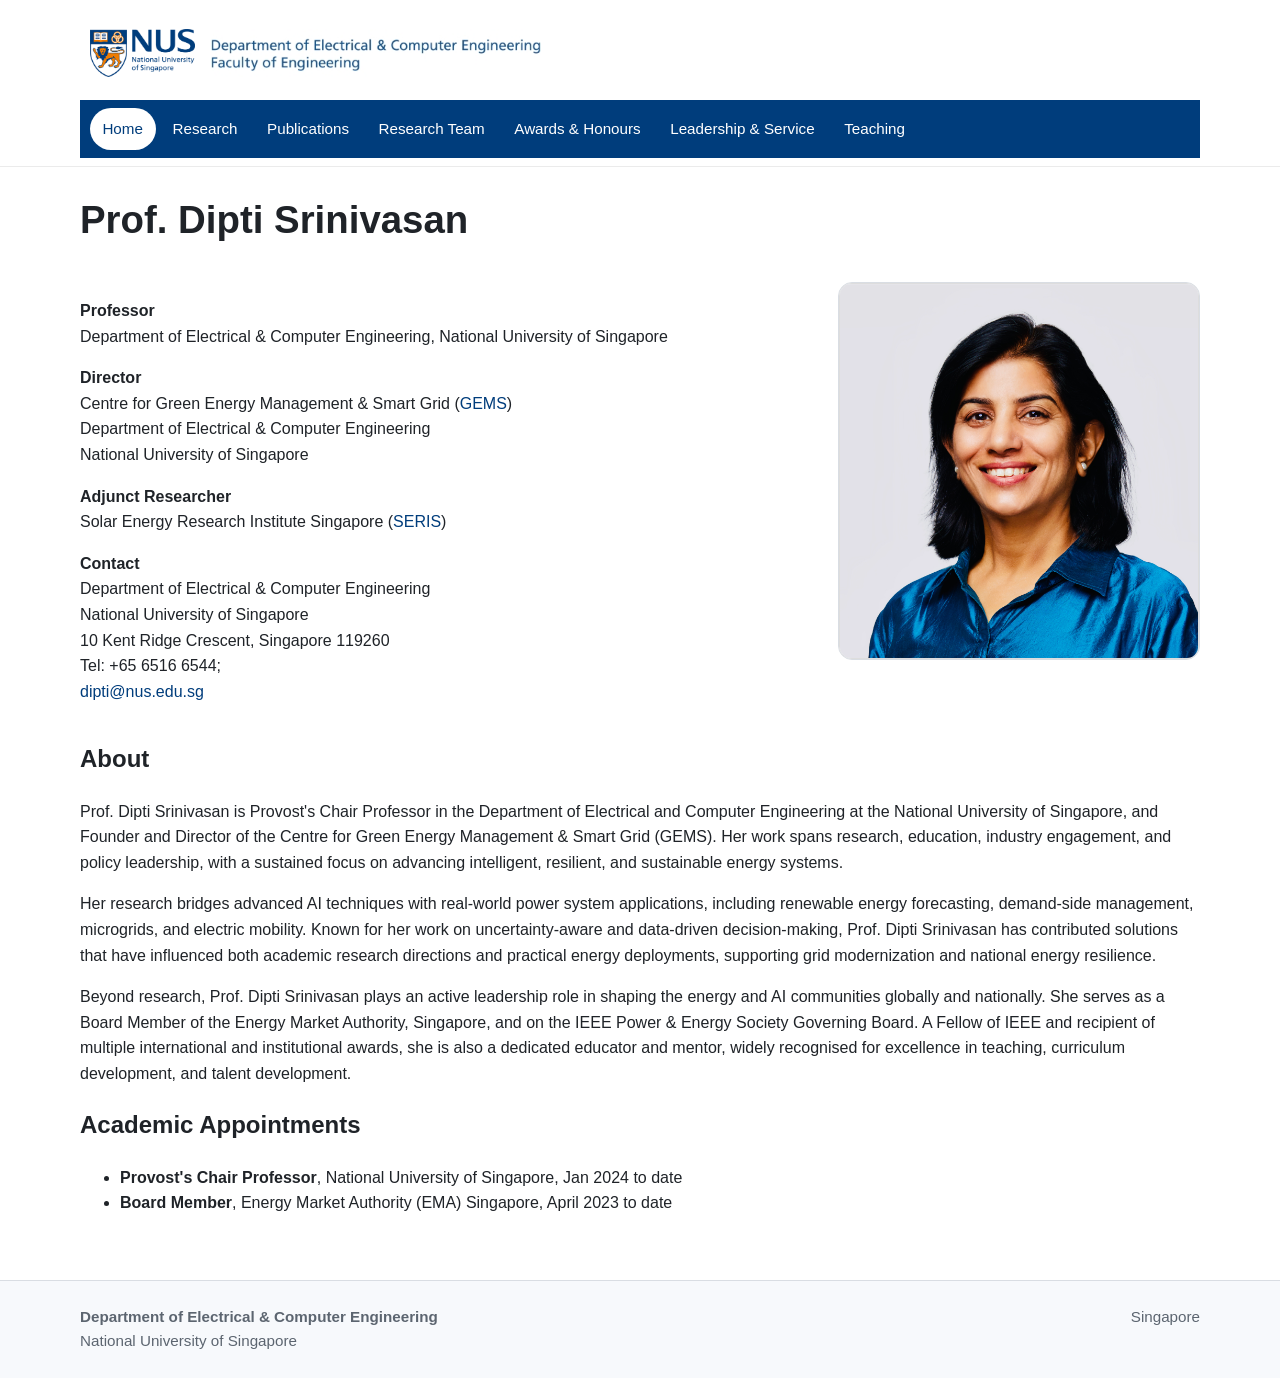
==== index.html @ 3092350e "Add files via upload" ====
<!doctype html>
<html lang="en">
<head>
  <meta charset="utf-8" />
  <meta name="viewport" content="width=device-width, initial-scale=1" />
  <title>Prof. Dipti Srinivasan | Home</title>
  <meta name="description" content="Home page for Prof. Dipti Srinivasan." />
  <link rel="stylesheet" href="css/styles.css" />
  <script defer src="js/main.js"></script>
</head>
<body>
  <header class="site-header">
    <div class="container header-inner">

      <div class="logo-row">
        <a class="logo-link" href="index.html" aria-label="NUS home">
          <img src="assets/logo.png" alt="NUS logo" />
        </a>
        <a class="logo-link sublogo" href="index.html" aria-label="Department home">
          <img src="assets/sublogo1.jpg" alt="Department name logo" />
        </a>
      </div>

      <div class="navbar-row">
        <button class="nav-toggle" aria-expanded="false" aria-controls="site-nav">Menu</button>
        <nav class="site-nav" id="site-nav" aria-label="Primary">
          <ul>
            <li><a href="index.html">Home</a></li>
            <li><a href="research.html">Research</a></li>
            <li><a href="publications.html">Publications</a></li>
            <li><a href="team.html">Research Team</a></li>
            <li><a href="awards.html">Awards &amp; Honours</a></li>
            <li><a href="service.html">Leadership &amp; Service</a></li>
            <li><a href="courses.html">Teaching</a></li>
          </ul>
        </nav>
      </div>
    </div>
  </header>
  <main>
    <div class="container">

<!-- 第一部分：信息 + 照片 -->
<section class="hero">
  <h1 class="page-title">Prof. Dipti Srinivasan</h1>
  <!-- 左侧文字 -->
  <div class="info-block">

    <p><strong>Professor</strong><br>
    Department of Electrical &amp; Computer Engineering, National University of Singapore</p>

    <p><strong>Director</strong><br>
    Centre for Green Energy Management &amp; Smart Grid
    (<a href="https://cde.nus.edu.sg/ece/research/research-centers/gems/" target="_blank">GEMS</a>)<br>
    Department of Electrical &amp; Computer Engineering<br>
    National University of Singapore</p>

    <p><strong>Adjunct Researcher</strong><br>
    Solar Energy Research Institute Singapore
    (<a href="http://www.seris.sg/" target="_blank">SERIS</a>)</p>

    <p><strong>Contact</strong><br>
    Department of Electrical &amp; Computer Engineering<br>
    National University of Singapore<br>
    10 Kent Ridge Crescent, Singapore 119260<br>
    Tel: +65 6516 6544;<br>
    <a href="mailto:dipti@nus.edu.sg">dipti@nus.edu.sg</a>
    </p>

  </div>

  <!-- 右侧图片 -->
  <div class="photo-wrap">
    <img src="assets/profile.jpg" alt="Prof. Dipti Srinivasan">
  </div>

</section>


<!-- 🔹 第二部分：About（整行） -->
<section class="about-section">
  <h2>About</h2>
  <p>
    Prof. Dipti Srinivasan is Provost's Chair Professor in the Department of Electrical and Computer Engineering at the National University of Singapore, and Founder and Director of the Centre for Green Energy Management & Smart Grid (GEMS). Her work spans research, education, industry engagement, and policy leadership, with a sustained focus on advancing intelligent, resilient, and sustainable energy systems.
  </p>

  <p>
    Her research bridges advanced AI techniques with real-world power system applications, including renewable energy forecasting, demand-side management, microgrids, and electric mobility. Known for her work on uncertainty-aware and data-driven decision-making, Prof. Dipti Srinivasan has contributed solutions that have influenced both academic research directions and practical energy deployments, supporting grid modernization and national energy resilience.
  </p>

  <p>
    Beyond research, Prof. Dipti Srinivasan plays an active leadership role in shaping the energy and AI communities globally and nationally. She serves as a Board Member of the Energy Market Authority, Singapore, and on the IEEE Power & Energy Society Governing Board. A Fellow of IEEE and recipient of multiple international and institutional awards, she is also a dedicated educator and mentor, widely recognised for excellence in teaching, curriculum development, and talent development.
  </p>

  <h2>Academic Appointments</h2>

  <ul class="member-list">
    <li><strong>Provost's Chair Professor</strong>, National University of Singapore, Jan 2024 to date</li>
    <li><strong>Board Member</strong>, Energy Market Authority (EMA) Singapore, April 2023 to date</li>
    <!-- <li><strong>Professor</strong>, Department of Electrical &amp; Computer Engineering, National University of Singapore, Jun 1995 to 2023</li>
    <li><strong>Visiting Professor</strong>, Department of Electrical Engineering, Indian Institute of Science, Bangalore, India, 1998-1999</li>
    <li><strong>Postdoctoral Researcher</strong>, Computer Science Division, Department of Electrical Engineering, University of California at Berkeley, Berkeley, USA, 1994-1995</li>
    <li><strong>Design Engineer</strong>, Rajasthan State Electricity Board, India, 1986-1989</li> -->
  </ul>

</section>

    </div>
  </main>
  <footer class="site-footer">
    <div class="container footer-grid">
      <div>
        <strong>Department of Electrical &amp; Computer Engineering</strong><br />
        National University of Singapore
      </div>
      <div>
        <div>Singapore</div>
      </div>
    </div>
  </footer>
</body>
</html>
---- css/styles.css ----
:root {
  --nus-blue: #003D7C;
  --surface: #f7f9fc;
  --text: #1f2328;
  --muted: #5c6570;
  --border: #d9dde3;
  --max-width: 1120px;
}

* { box-sizing: border-box; }
html { scroll-behavior: smooth; }
body {
  margin: 0;
  font-family: Arial, Helvetica, sans-serif;
  color: var(--text);
  background: #fff;
  line-height: 1.6;
}
img { max-width: 100%; display: block; }

a { color: var(--nus-blue); text-decoration: none; }
a:hover { text-decoration: underline; }

.container {
  width: min(var(--max-width), calc(100% - 2rem));
  margin: 0 auto;
}

.site-header {
  background: #ffffff;
  color: #fff;
  padding: 1rem 0 0.5rem;
  box-shadow: 0 1px 0 rgba(0,0,0,0.08);
  position: sticky;
  top: 0;
  z-index: 50;
}
.header-inner {
  display: flex;
  flex-direction: column;
  gap: 0.85rem;
}
.logo-row {
  display: flex;
  align-items: center;
  gap: 1rem;
  padding: 0.8rem 0.6rem 0.6rem;
}
.logo-link { display: inline-flex; align-items: center; }
.logo-row img {
  display: block;
  height: 48px;
  width: auto;
  object-fit: contain;
}
.logo-row .sublogo img { height: 48px; }

.navbar-row {
  display: flex;
  align-items: center;
  justify-content: space-between;
  gap: 1rem;
  background: #003D7C;  /* NUS Blue */
  padding: 0.5rem 0.6rem;
}

.nav-toggle {
  display: none;
  border: 1px solid rgba(255,255,255,0.35);
  background: rgba(255,255,255,0.08);
  color: #fff;
  border-radius: 10px;
  padding: 0.55rem 0.75rem;
  font-size: 1rem;
  cursor: pointer;
}
.site-nav ul {
  list-style: none;
  display: flex;
  gap: 0.25rem;
  padding: 0;
  margin: 0;
  flex-wrap: wrap;
  justify-content: flex-end;
}
.site-nav a {
  display: inline-block;
  padding: 0.55rem 0.8rem;
  border-radius: 999px;
  color: #fff;
  font-size: 0.95rem;
}
.site-nav a:hover {
  background: rgba(255,255,255,0.12);
  text-decoration: none;
}
.site-nav a.active {
  background: #fff;
  color: var(--nus-blue);
}

main { padding: 2rem 0 3rem; }

.page-title {
  margin: 0 0 1rem;
  font-size: clamp(1.7rem, 3vw, 2.4rem);
  line-height: 1.15;
}
.lead {
  color: var(--muted);
  max-width: 72ch;
}

.hero {
  display: grid;
  grid-template-columns: 1fr auto;
  gap: 2rem;
  align-items: start;
}
.hero > .page-title {
  grid-column: 1 / -1;   /* 关键：跨两列 */
  margin-bottom: 0.5rem;
}
.hero-card {
  background: #fff;
  border: 1px solid var(--border);
  border-radius: 18px;
  padding: 1.25rem;
  box-shadow: 0 1px 2px rgba(16, 24, 40, 0.04);
}
.photo-wrap {
  overflow: hidden;
  border-radius: 14px;
  border: 1px solid var(--border);
  background: var(--surface);
  justify-content: flex-end;
}
.photo-wrap img {
  width: 100%;
  max-width: 360px;
  height: auto;
  border-radius: 12px;
  border: 1px solid #ddd;
}
.project-grid {
  display: grid;
  grid-template-columns: repeat(2, 1fr);
  gap: 1.2rem;
}
.pub-links {
  display: grid;
  grid-template-columns: repeat(3, 1fr);
  gap: 1rem;
}

.small-card {
  text-align: center;
  padding: 1rem;
}
.books-grid {
  display: grid;
  grid-template-columns: repeat(2, 1fr);
  gap: 1rem;
}
.book-card {
  border: 1px solid #ddd;
  border-radius: 12px;
  padding: 0.9rem 1rem;
  background: #fff;
}
.book-title {
  margin: 0 0 0.4rem 0;
  font-size: 0.98rem;
  font-style: italic;
}
.book-meta {
  margin: 0;
  font-size: 0.9rem;
  color: #555;
}
.caption {
  margin-top: 0.75rem;
  color: var(--muted);
  font-size: 0.92rem;
}

.section { margin-top: 2rem; }
.section h2 {
  margin: 0 0 0.75rem;
  font-size: 1.35rem;
}
.section h3 {
  margin: 1.2rem 0 0.55rem;
  font-size: 1.08rem;
}
.section p { margin: 0.5rem 0; }
.list-clean {
  margin: 0.5rem 0 0;
  padding-left: 1.2rem;
}
.list-clean li { margin: 0.35rem 0; }

.grid-2 {
  display: grid;
  grid-template-columns: repeat(2, minmax(0, 1fr));
  gap: 1rem;
}

.card {
  border: 1px solid var(--border);
  border-radius: 16px;
  background: #fff;
  padding: 1rem 1.1rem;
}
.card h3 { margin-top: 0; }

.person-card {
  display: flex;
  flex-direction: column;
  gap: 0.75rem;
}
.person-photo {
  width: 100%;
  aspect-ratio: 4 / 5;
  object-fit: cover;
  border-radius: 14px;
  border: 1px solid var(--border);
  background: var(--surface);
}
.person-name {
  margin: 0;
  font-size: 1.05rem;
}
.person-role {
  margin: 0;
  color: var(--muted);
  font-size: 0.95rem;
}
.person-meta {
  margin: 0;
  font-size: 0.95rem;
}

.meta {
  color: var(--muted);
  font-size: 0.95rem;
}
.kicker {
  display: inline-block;
  font-size: 0.78rem;
  letter-spacing: 0.08em;
  text-transform: uppercase;
  color: #2fb4ff;
  font-weight: 700;
  margin-bottom: 0.35rem;
}
.section-gap {
  padding-top: 2rem;
}
.site-footer {
  border-top: 1px solid var(--border);
  background: var(--surface);
  padding: 1.5rem 0;
  color: var(--muted);
  font-size: 0.95rem;
}
.footer-grid {
  display: grid;
  grid-template-columns: 1fr auto;
  gap: 1rem;
  align-items: start;
}

.small-note {
  font-size: 0.9rem;
  color: var(--muted);
}

.team-staff-grid {
  display: grid;
  grid-template-columns: repeat(3, 1fr);
  gap: 1.2rem;
}
.team-student-grid {
  display: grid;
  grid-template-columns: repeat(4, 1fr);
  gap: 1.2rem;
}
.clean-table {
  width: 100%;
  border-collapse: collapse;
  margin-top: 0.5rem;
  font-size: 0.95rem;
}
.clean-table th {
  text-align: left;
  font-weight: 600;
  padding: 0.5rem 0.3rem;
  border-bottom: 2px solid #ddd;
}
.clean-table td {
  padding: 0.45rem 0.3rem;
  vertical-align: top;
}
.clean-table tbody tr {
  border-bottom: 1px solid #f0f0f0;
}

@media (max-width: 900px) {
  .hero, .grid-2, .footer-grid { grid-template-columns: 1fr; }
  .nav-toggle { display: inline-flex; align-items: center; gap: 0.4rem; }
  .site-nav { display: none; width: 100%; }
  .site-nav.open { display: block; }
  .navbar-row { flex-wrap: wrap; }
  .site-nav ul {
    flex-direction: column;
    align-items: stretch;
    justify-content: flex-start;
    gap: 0.25rem;
    width: 100%;
    padding-bottom: 0.75rem;
  }
  .site-nav a { border-radius: 12px; width: 100%; }
}
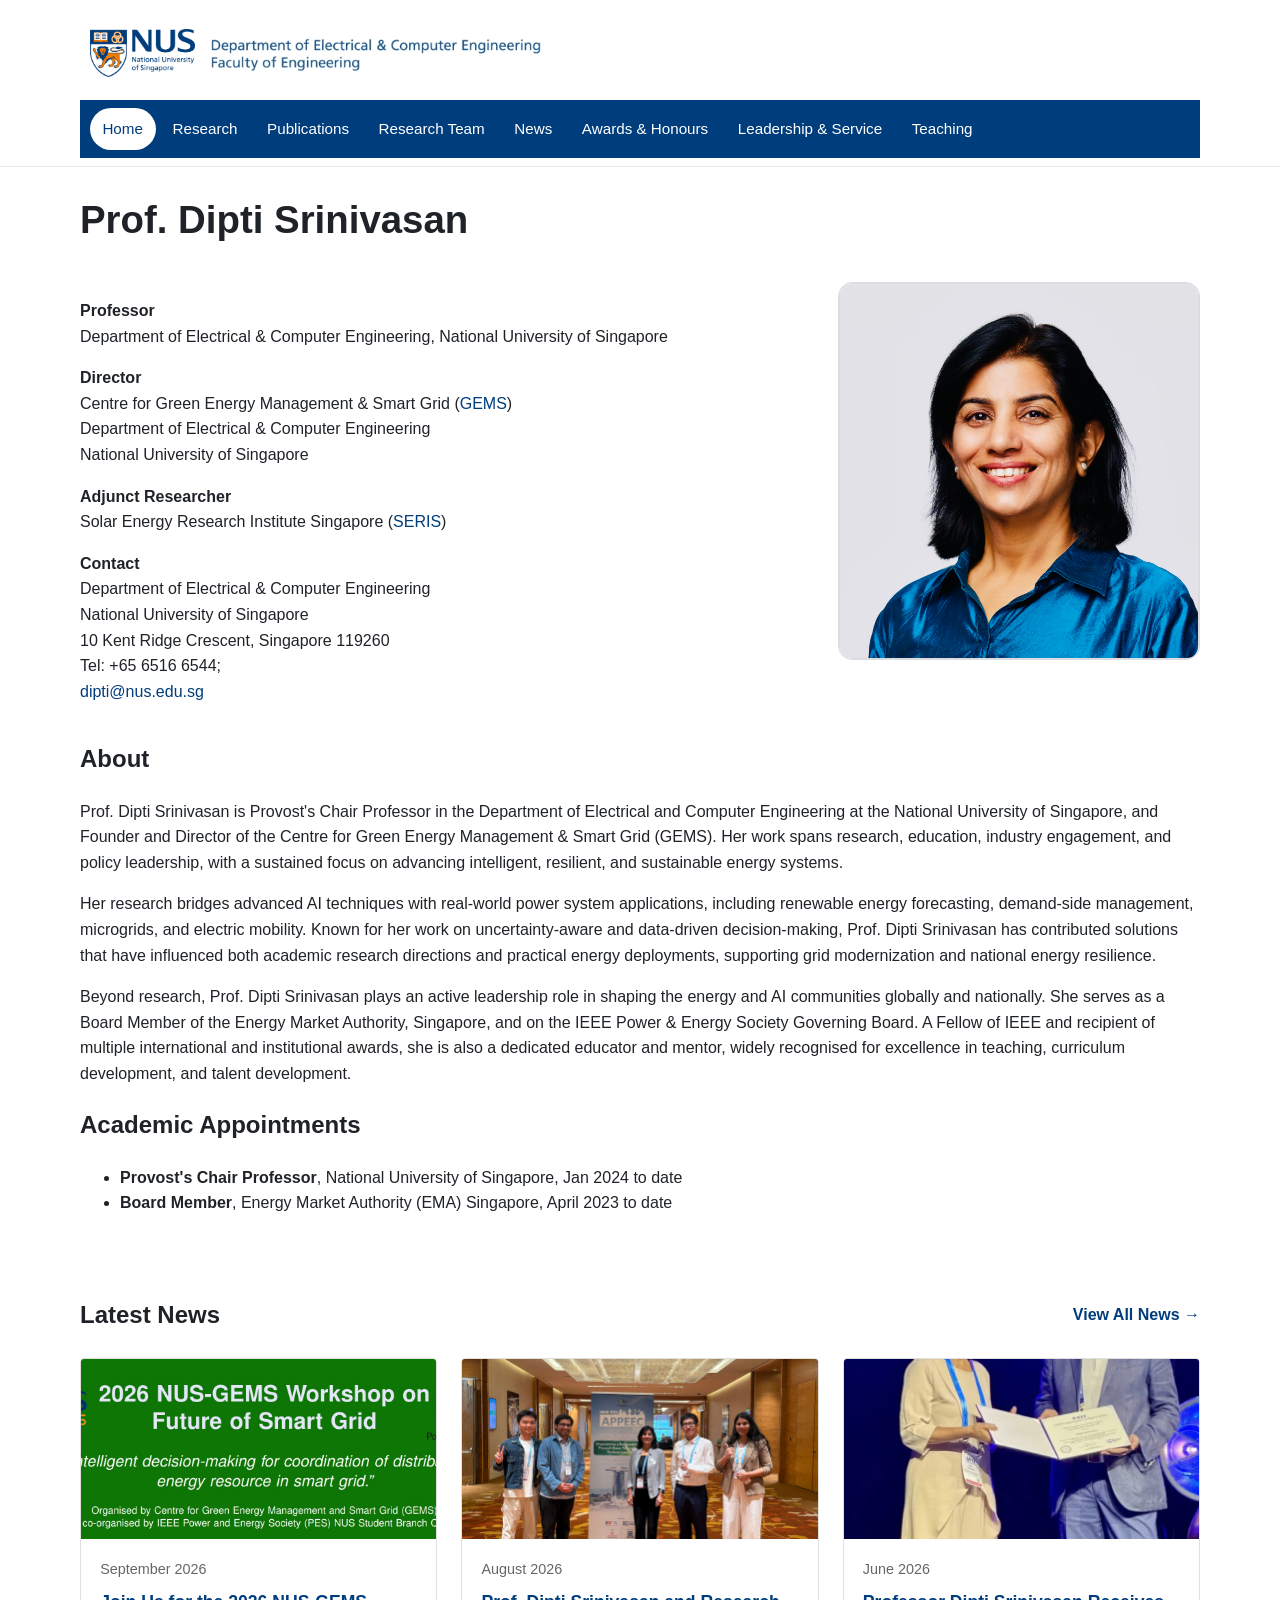
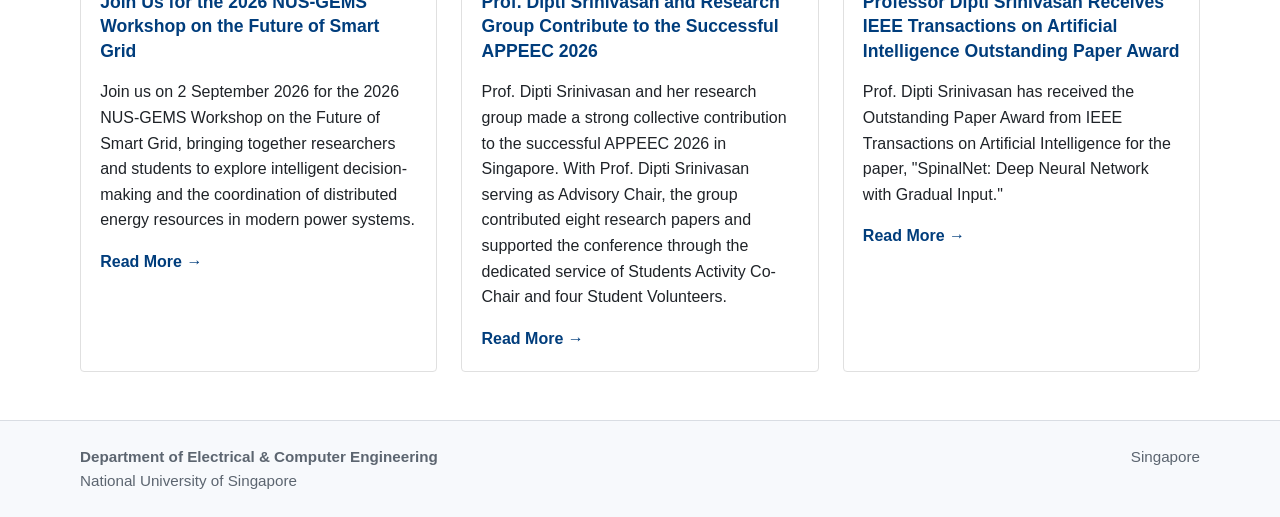
==== commit c4e15561: "08/29 v1: Update news and Reynolds info." ====
--- a/index.html
+++ b/index.html
@@ -3,8 +3,11 @@
 <head>
   <meta charset="utf-8" />
   <meta name="viewport" content="width=device-width, initial-scale=1" />
-  <title>Prof. Dipti Srinivasan | Home</title>
-  <meta name="description" content="Home page for Prof. Dipti Srinivasan." />
+  <title>Prof. Dipti Srinivasan | National University of Singapore</title>
+  <meta name="description" content="Official academic homepage of Prof. Dipti Srinivasan, Provost's Chair Professor at the National University of Singapore, specializing in smart grids, renewable energy systems, AI applications in power systems, and sustainable energy technologies." />
+  <meta name="keywords"  content="Dipti Srinivasan, NUS, smart grid, renewable energy, power systems, artificial intelligence, microgrid, energy management">
+  <meta name="author" content="Dipti Srinivasan">
+  <link rel="canonical" href="https://www.diptilaboratory.com/">
   <link rel="stylesheet" href="css/styles.css" />
   <script defer src="js/main.js"></script>
 </head>
@@ -29,6 +32,7 @@
             <li><a href="research.html">Research</a></li>
             <li><a href="publications.html">Publications</a></li>
             <li><a href="team.html">Research Team</a></li>
+            <li><a href="news.html">News</a></li>
             <li><a href="awards.html">Awards &amp; Honours</a></li>
             <li><a href="service.html">Leadership &amp; Service</a></li>
             <li><a href="courses.html">Teaching</a></li>
@@ -75,7 +79,6 @@
   </div>
 
 </section>
-
 
 <!-- 🔹 第二部分：About（整行） -->
 <section class="about-section">
@@ -105,6 +108,101 @@
 
 </section>
 
+<!-- 🔹 第三部分：News（整行） -->
+<section class="home-news">
+  <div class="section-heading">
+    <h2>Latest News</h2>
+    <a class="view-all-news" href="news.html">View All News →</a>
+  </div>
+
+  <div class="home-news-grid">
+
+    <article class="news-card">
+      <a href="news/news-2026-01.html">
+        <img
+          src="assets/news/news_workshop_title.jpg"
+          alt="GEMS Workshop Title Image"
+        />
+      </a>
+
+      <div class="news-card-content">
+        <p class="news-date">September 2026</p>
+
+        <h3>
+          <a href="news/news-2026-01.html">
+            Join Us for the 2026 NUS-GEMS Workshop on the Future of Smart Grid
+          </a>
+        </h3>
+
+        <p>
+          Join us on 2 September 2026 for the 2026 NUS-GEMS Workshop on the Future of Smart Grid, bringing together researchers and students to explore intelligent decision-making and the coordination of distributed energy resources in modern power systems.
+        </p>
+
+        <a class="read-more" href="news/news-2026-01.html">
+          Read More →
+        </a>
+      </div>
+    </article>
+
+
+    <article class="news-card">
+      <a href="news/news-2026-02.html">
+        <img
+          src="assets/news/news_APPEEC_small_group.jpg"
+          alt="Prof. Dipti's group at the APEEC 2026"
+        />
+      </a>
+
+      <div class="news-card-content">
+        <p class="news-date">August 2026</p>
+
+        <h3>
+          <a href="news/news-2026-02.html">
+            Prof. Dipti Srinivasan and Research Group Contribute to the Successful APPEEC 2026
+          </a>
+        </h3>
+
+        <p>
+          Prof. Dipti Srinivasan and her research group made a strong collective contribution to the successful APPEEC 2026 in Singapore. With Prof. Dipti Srinivasan serving as Advisory Chair, the group contributed eight research papers and supported the conference through the dedicated service of Students Activity Co-Chair and four Student Volunteers.
+        </p>
+
+        <a class="read-more" href="news/news-2026-02.html">
+          Read More →
+        </a>
+      </div>
+    </article>
+
+
+    <article class="news-card">
+      <a href="news/news-2026-03.html">
+        <img
+          src="assets/news/news-03.jpg"
+          alt="Prof. Dipti at the WCCI 2026"
+        />
+      </a>
+
+      <div class="news-card-content">
+        <p class="news-date">June 2026</p>
+
+        <h3>
+          <a href="news/news-2026-03.html">
+            Professor Dipti Srinivasan Receives IEEE Transactions on Artificial Intelligence Outstanding Paper Award
+          </a>
+        </h3>
+
+        <p>
+          Prof. Dipti Srinivasan has received the Outstanding Paper Award from IEEE Transactions on Artificial Intelligence for the paper, "SpinalNet: Deep Neural Network with Gradual Input."
+        </p>
+
+        <a class="read-more" href="news/news-2026-03.html">
+          Read More →
+        </a>
+      </div>
+    </article>
+
+  </div>
+</section>
+
     </div>
   </main>
   <footer class="site-footer">
--- a/css/styles.css
+++ b/css/styles.css
@@ -278,7 +278,7 @@
 
 .team-staff-grid {
   display: grid;
-  grid-template-columns: repeat(3, 1fr);
+  grid-template-columns: repeat(4, 1fr);
   gap: 1.2rem;
 }
 .team-student-grid {
@@ -322,3 +322,221 @@
   }
   .site-nav a { border-radius: 12px; width: 100%; }
 }
+
+/* =========================
+   Home - Latest News
+========================= */
+
+.home-news {
+  margin-top: 4rem;
+  padding-top: 1rem;
+}
+
+.section-heading {
+  display: flex;
+  justify-content: space-between;
+  align-items: center;
+  gap: 1rem;
+  margin-bottom: 1.5rem;
+}
+
+.section-heading h2 {
+  margin: 0;
+}
+
+.view-all-news {
+  font-weight: 600;
+  text-decoration: none;
+}
+
+.home-news-grid {
+  display: grid;
+  grid-template-columns: repeat(3, 1fr);
+  gap: 1.5rem;
+}
+
+.news-card {
+  background: #fff;
+  border: 1px solid #e0e0e0;
+  border-radius: 4px;
+  overflow: hidden;
+}
+
+.news-card img {
+  width: 100%;
+  height: 180px;
+  object-fit: cover;
+  display: block;
+}
+
+.news-card-content {
+  padding: 1.2rem;
+}
+
+.news-date {
+  margin: 0 0 0.5rem;
+  font-size: 0.9rem;
+  color: #666;
+}
+
+.news-card h3 {
+  margin: 0 0 0.75rem;
+  font-size: 1.1rem;
+  line-height: 1.4;
+}
+
+.news-card h3 a {
+  text-decoration: none;
+}
+
+.news-card-content > p:not(.news-date) {
+  line-height: 1.6;
+}
+
+.read-more {
+  font-weight: 600;
+  text-decoration: none;
+}
+
+@media (max-width: 768px) {
+
+  .home-news-grid {
+    grid-template-columns: 1fr;
+  }
+
+  .section-heading {
+    align-items: flex-start;
+    flex-direction: column;
+  }
+
+}
+
+/* =========================
+   News Page
+========================= */
+
+.news-list {
+  display: flex;
+  flex-direction: column;
+  gap: 2rem;
+}
+
+.news-item {
+  display: grid;
+  grid-template-columns: 280px 1fr;
+  gap: 1.8rem;
+
+  padding-bottom: 2rem;
+  border-bottom: 1px solid #e0e0e0;
+}
+
+.news-thumbnail {
+  display: block;
+}
+
+.news-thumbnail img {
+  width: 100%;
+  height: 180px;
+  object-fit: cover;
+  display: block;
+}
+
+.news-info {
+  display: flex;
+  flex-direction: column;
+  align-items: flex-start;
+}
+
+.news-info h2 {
+  margin: 0 0 0.75rem;
+  font-size: 1.35rem;
+}
+
+.news-info h2 a {
+  text-decoration: none;
+}
+
+.news-info > p:not(.news-date) {
+  margin-top: 0;
+  line-height: 1.7;
+}
+@media (max-width: 768px) {
+
+  .news-item {
+    grid-template-columns: 1fr;
+  }
+
+  .news-thumbnail img {
+    height: 220px;
+  }
+
+}
+
+/* =========================
+   Individual News Article
+========================= */
+
+.news-article {
+  max-width: 900px;
+}
+
+.news-article .page-title {
+  margin-top: 0.3rem;
+}
+
+.news-feature-image {
+  width: 100%;
+  max-height: 500px;
+  object-fit: cover;
+  display: block;
+  margin: 2rem 0;
+}
+
+.news-article-content {
+  max-width: 800px;
+}
+
+.news-article-content p {
+  line-height: 1.8;
+  margin-bottom: 1.2rem;
+}
+
+.back-to-news {
+  margin-top: 3rem;
+}
+
+.back-to-news a {
+  font-weight: 600;
+  text-decoration: none;
+}
+
+.news-paper-list {
+  margin: 1.2rem 0 1.5rem;
+  padding-left: 1.5rem;
+}
+
+.news-paper-list li {
+  margin-bottom: 0.8rem;
+  line-height: 1.7;
+}
+
+/* =========================
+   Workshop / Event Information
+========================= */
+
+.event-info {
+  margin: 2rem 0;
+  padding: 1.4rem 1.6rem;
+
+  border-left: 4px solid var(--nus-blue);
+  background: #f5f7fa;
+}
+
+.event-info p {
+  margin: 0.65rem 0;
+  line-height: 1.6;
+}
+
+.event-info a {
+  font-weight: 600;
+}
